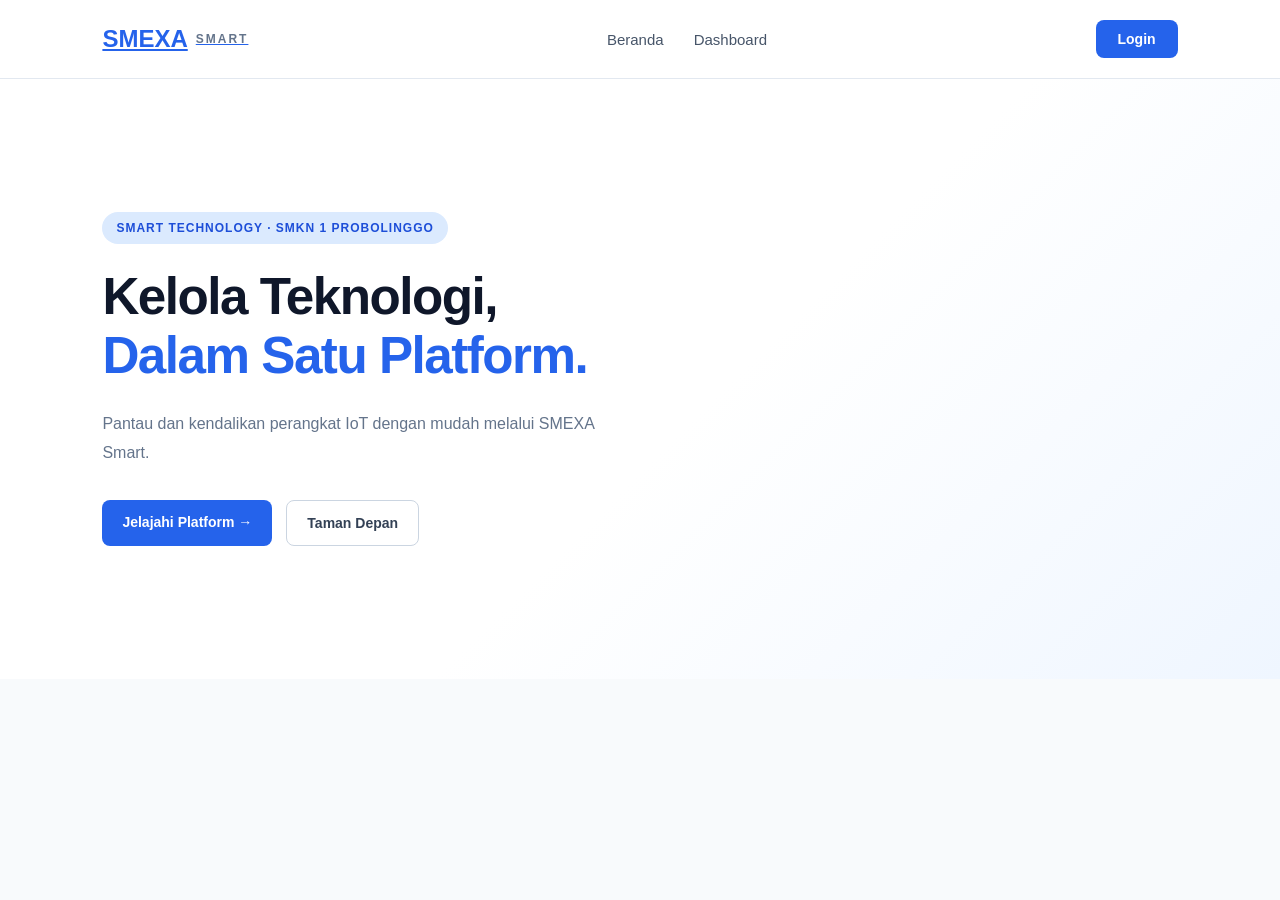
==== frontend/landing/index.html @ 9014a5a7 "menambahkan semua file" ====
<!DOCTYPE html>
<html lang="id">

<head>
    <meta charset="UTF-8">
    <meta name="viewport" content="width=device-width, initial-scale=1.0">

    <title>SMEXA Smart | Platform IoT</title>

    <link rel="stylesheet" href="style.css">
</head>

<body>

    <!-- Navbar -->
    <header class="navbar">
        <a href="index.html" class="logo">
            <span>SMEXA</span>
            <span class="logo-smart">SMART</span>

        <nav class="nav-menu">
            <a href="#home">Beranda</a>
            <a href="../dashboard/index.html">Dashboard</a>
        </nav>

            <a href="../login/" class="btn-login">Login</a>

    </header>


    <!-- Beranda -->
    <main>

        <section class="hero" id="home">

            <div class="hero-content">

                <span class="hero-label">
                    SMART TECHNOLOGY · SMKN 1 PROBOLINGGO
                </span>

                <h1>
                    Kelola Teknologi,
                    <span>Dalam Satu Platform.</span>
                </h1>

                <p>
                    Pantau dan kendalikan perangkat IoT
                    dengan mudah melalui SMEXA Smart.
                </p>

                <div class="hero-buttons">

                    <a href="../dashboard/index.html" class="btn-primary">
                        Jelajahi Platform →
                    </a>

                    <a href="../apps/taman-depan/index.html" class="btn-secondary">
                        Taman Depan
                    </a>

                </div>

            </div>

        </section>

    </main>

</body>

</html>
---- frontend/landing/style.css ----
* {
  margin: 0;
  padding: 0;
  box-sizing: border-box;
  }

body {
font-family: Arial, sans-serif;
background-color: #f8fafc;
color: #1e293b;
}

.navbar {
display: flex;
justify-content: space-between;
align-items: center;
padding: 20px 8%;
background-color: #ffffff;
border-bottom: 1px solid #e2e8f0;
}

.logo {
display: flex;
align-items: center;
gap: 8px;
font-size: 24px;
font-weight: bold;
color: #2563eb;
}

.logo-smart {
font-size: 12px;
letter-spacing: 2px;
color: #64748b;
}

.nav-menu {
display: flex;
align-items: center;
gap: 30px;
}

.nav-menu a {
text-decoration: none;
color: #475569;
font-size: 15px;
transition: color 0.3s;
}

.nav-menu a:hover {
color: #2563eb;
}

.btn-login {
text-decoration: none;
background-color: #2563eb;
color: #ffffff;
padding: 11px 22px;
border-radius: 8px;
font-size: 14px;
font-weight: bold;
transition: background-color 0.3s;
}

.btn-login:hover {
background-color: #1d4ed8;
}

/* HERO SECTION */
.hero {
display: grid;
grid-template-columns: 1fr 1fr;
align-items: center;
gap: 60px;
padding: 90px 8%;
min-height: 600px;
background: linear-gradient(135deg, #ffffff 55%, #eff6ff 100%);
}

.hero-content {
max-width: 580px;
}

.hero-label {
display: inline-block;
margin-bottom: 24px;
padding: 9px 14px;
border-radius: 30px;
background: #dbeafe;
color: #1d4ed8;
font-size: 12px;
font-weight: bold;
letter-spacing: 1px;
}

.hero-content h1 {
margin-bottom: 24px;
color: #0f172a;
font-size: clamp(36px, 4vw, 56px);
line-height: 1.15;
letter-spacing: -1.5px;
}

.hero-content h1 span {
display: block;
color: #2563eb;
}

.hero-content > p {
max-width: 500px;
margin-bottom: 32px;
color: #64748b;
font-size: 16px;
line-height: 1.8;
}

.hero-buttons {
display: flex;
flex-wrap: wrap;
gap: 14px;
}

.btn-primary,
.btn-secondary {
display: inline-block;
padding: 14px 20px;
border-radius: 8px;
text-decoration: none;
font-size: 14px;
font-weight: bold;
transition: 0.3s;
}

.btn-primary {
background: #2563eb;
color: #ffffff;
}

.btn-primary:hover {
background: #1d4ed8;
transform: translateY(-2px);
}

.btn-secondary {
border: 1px solid #cbd5e1;
color: #334155;
background: #ffffff;
}

.btn-secondary:hover {
border-color: #2563eb;
color: #2563eb;
}

/* ILUSTRASI DASHBOARD */
.hero-visual {
display: flex;
justify-content: center;
}

.visual-card {
width: 100%;
max-width: 440px;
padding: 30px;
border: 1px solid #e2e8f0;
border-radius: 20px;
background: #ffffff;
box-shadow: 0 24px 60px rgba(37, 99, 235, 0.10);
}

.visual-header {
display: flex;
justify-content: space-between;
align-items: center;
gap: 12px;
}

.visual-subtitle {
color: #64748b;
font-size: 10px;
font-weight: bold;
letter-spacing: 1.5px;
}

.visual-header h3 {
margin-top: 6px;
color: #0f172a;
}

.status-badge {
padding: 7px 9px;
border-radius: 20px;
background: #dcfce7;
color: #15803d;
font-size: 10px;
white-space: nowrap;
}

.visual-icon {
display: grid;
place-items: center;
width: 64px;
height: 64px;
margin-top: 36px;
border-radius: 16px;
background: #dbeafe;
color: #2563eb;
font-size: 36px;
}

.visual-card > h3 {
margin-top: 22px;
color: #0f172a;
}

.visual-card > p {
margin-top: 8px;
color: #64748b;
font-size: 14px;
line-height: 1.6;
}

.visual-footer {
display: flex;
flex-wrap: wrap;
gap: 8px;
margin-top: 28px;
padding-top: 20px;
border-top: 1px solid #e2e8f0;
}

.visual-footer span {
padding: 8px 10px;
border-radius: 6px;
background: #f1f5f9;
color: #475569;
font-size: 11px;
}
/* RESPONSIVE TABLET DAN HP */
@media (max-width: 768px) {


/* Navbar */
.navbar {
    padding: 18px 5%;
    flex-wrap: wrap;
    gap: 18px;
}

.logo {
    font-size: 21px;
}

.nav-menu {
    order: 3;
    width: 100%;
    justify-content: center;
    flex-wrap: wrap;
    gap: 20px;
}

.btn-login {
    margin-left: auto;
}

/* Hero Section */
.hero {
    grid-template-columns: 1fr;
    gap: 40px;
    padding: 60px 5%;
    min-height: auto;
}

.hero-content {
    max-width: 100%;
}

.hero-content h1 {
    font-size: clamp(34px, 7vw, 46px);
}

.hero-visual {
    width: 100%;
}

.visual-card {
    max-width: 100%;
}


/* HP KECIL */
@media (max-width: 480px) {

.nav-menu {
    gap: 14px;
}

.nav-menu a {
    font-size: 13px;
}

.hero {
    padding: 45px 5%;
}

.hero-label {
    font-size: 10px;
    letter-spacing: 0.5px;
}

.hero-content h1 {
    font-size: 34px;
    letter-spacing: -1px;
}

.hero-content > p {
    font-size: 14px;
}

.hero-buttons {
    flex-direction: column;
}

.btn-primary,
.btn-secondary {
    text-align: center;
}

.visual-card {
    padding: 22px;
}

.status-badge {
    font-size: 9px;
}

.visual-icon {
    width: 52px;
    height: 52px;
    font-size: 28px;
}

}}

/* SECTION FITUR */
.fitur {
padding: 90px 8%;
background-color: #ffffff;
}

.section-heading {
max-width: 680px;
margin: 0 auto 50px;
text-align: center;
}

.section-label {
display: inline-block;
margin-bottom: 15px;
color: #2563eb;
font-size: 12px;
font-weight: bold;
letter-spacing: 2px;
}

.section-heading h2 {
margin-bottom: 18px;
color: #1e293b;
font-size: clamp(30px, 4vw, 42px);
line-height: 1.25;
}

.section-heading h2 span {
color: #2563eb;
}

.section-heading p {
color: #64748b;
font-size: 15px;
line-height: 1.8;
}

.fitur-container {
display: grid;
grid-template-columns: repeat(3, 1fr);
gap: 24px;
}

.fitur-card {
padding: 30px;
background-color: #ffffff;
border: 1px solid #e2e8f0;
border-radius: 16px;
transition: transform 0.3s ease, box-shadow 0.3s ease;
}

.fitur-card:hover {
transform: translateY(-5px);
box-shadow: 0 12px 30px rgba(37, 99, 235, 0.08);
}

.fitur-icon {
display: flex;
align-items: center;
justify-content: center;
width: 50px;
height: 50px;
margin-bottom: 22px;
color: #2563eb;
background-color: #eff6ff;
border-radius: 12px;
font-size: 25px;
}

.fitur-card h3 {
margin-bottom: 12px;
color: #1e293b;
font-size: 19px;
}

.fitur-card p {
color: #64748b;
font-size: 14px;
line-height: 1.8;
}

/* RESPONSIVE SECTION FITUR */
@media (max-width: 768px) {
.fitur {
padding: 65px 5%;
}


.fitur-container {
    grid-template-columns: 1fr;
    gap: 18px;
}

.fitur-card {
    padding: 25px;
}


}
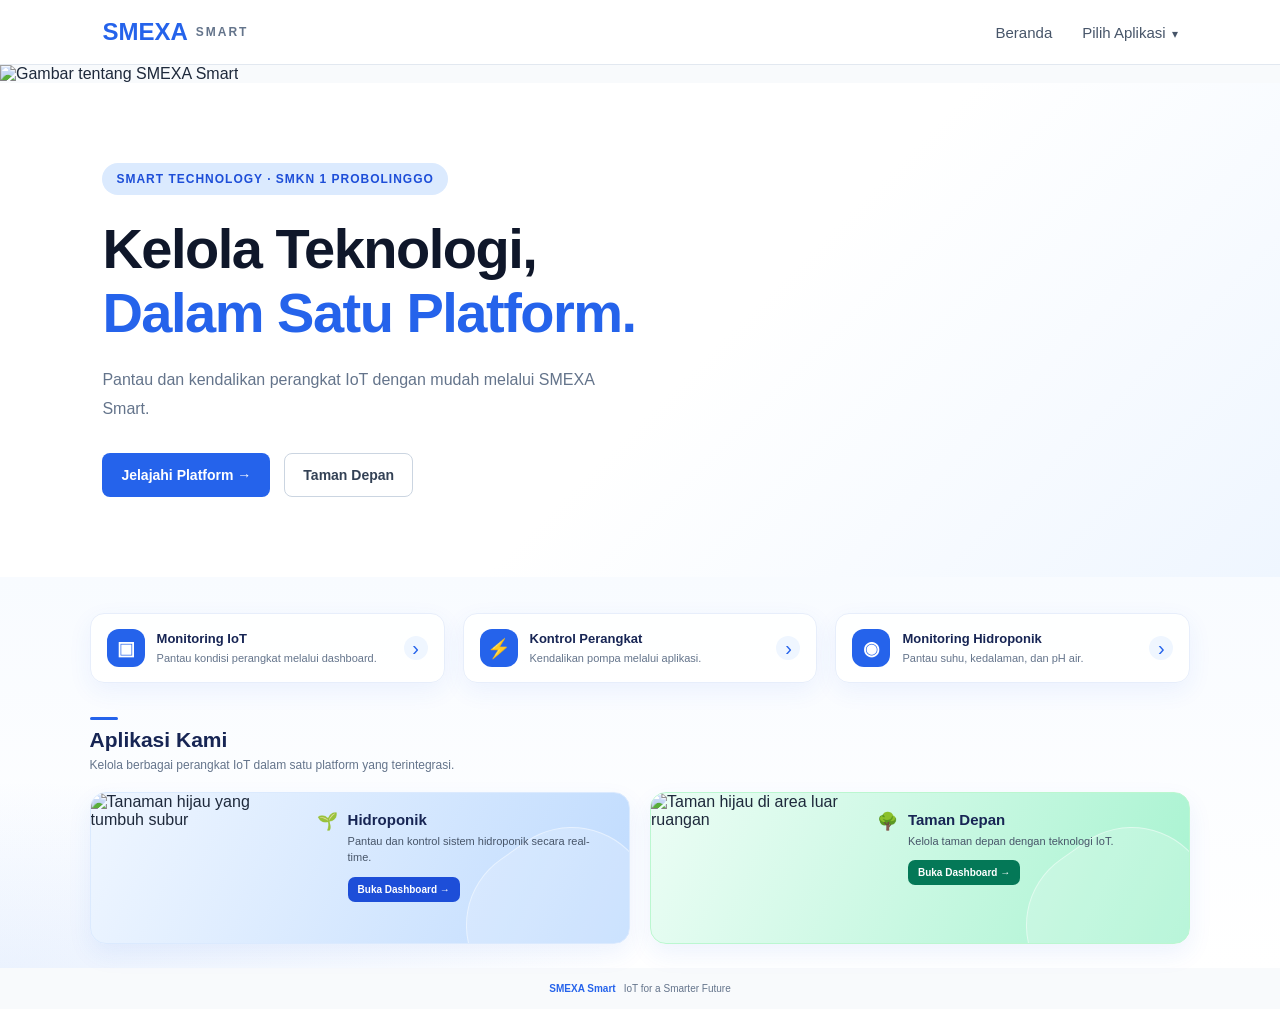
==== commit ec74fe41: "memperbaiki file" ====
--- a/frontend/landing/index.html
+++ b/frontend/landing/index.html
@@ -7,7 +7,7 @@
 
     <title>SMEXA Smart | Platform IoT</title>
 
-    <link rel="stylesheet" href="style.css">
+    <link rel="stylesheet" href="style.css?v=2">
 </head>
 
 <body>
@@ -17,15 +17,22 @@
         <a href="index.html" class="logo">
             <span>SMEXA</span>
             <span class="logo-smart">SMART</span>
+        </a>
 
-        <nav class="nav-menu">
+        <nav class="nav-menu" aria-label="Navigasi utama">
             <a href="#home">Beranda</a>
-            <a href="../dashboard/index.html">Dashboard</a>
+            <details class="nav-apps">
+                <summary>Pilih Aplikasi</summary>
+                <div class="nav-app-options">
+                    <a href="../apps/Hidroponik/index.html">Hidroponik</a>
+                    <a href="../apps/taman-depan/index.html">Taman Depan</a>
+                </div>
+            </details>
         </nav>
 
-            <a href="../login/" class="btn-login">Login</a>
+    </header>
 
-    </header>
+    <img class="banner-about" src="" alt="Gambar tentang SMEXA Smart">
 
 
     <!-- Beranda -->
@@ -65,7 +72,89 @@
 
         </section>
 
+        <section class="overview" aria-label="Fitur dan aplikasi SMEXA Smart">
+            <div class="feature-list">
+                <article class="feature-item">
+                    <span class="feature-icon" aria-hidden="true">▣</span>
+                    <div>
+                        <h2>Monitoring IoT</h2>
+                        <p>Pantau kondisi perangkat melalui dashboard.</p>
+                    </div>
+                    <span class="feature-arrow" aria-hidden="true">›</span>
+                </article>
+
+                <article class="feature-item">
+                    <span class="feature-icon" aria-hidden="true">⚡</span>
+                    <div>
+                        <h2>Kontrol Perangkat</h2>
+                        <p>Kendalikan pompa melalui aplikasi.</p>
+                    </div>
+                    <span class="feature-arrow" aria-hidden="true">›</span>
+                </article>
+
+                <article class="feature-item">
+                    <span class="feature-icon" aria-hidden="true">◉</span>
+                    <div>
+                        <h2>Monitoring Hidroponik</h2>
+                        <p>Pantau suhu, kedalaman, dan pH air.</p>
+                    </div>
+                    <span class="feature-arrow" aria-hidden="true">›</span>
+                </article>
+            </div>
+
+            <div class="applications" id="aplikasi">
+                <div class="applications-heading">
+                    <span class="section-accent" aria-hidden="true"></span>
+                    <h2>Aplikasi Kami</h2>
+                    <p>Kelola berbagai perangkat IoT dalam satu platform yang terintegrasi.</p>
+                </div>
+
+                <div class="application-list">
+                    <article class="application-card hydroponic-card">
+                        <img
+                            src="https://images.unsplash.com/photo-1416879595882-3373a0480b5b?auto=format&amp;fit=crop&amp;w=900&amp;q=85"
+                            alt="Tanaman hijau yang tumbuh subur"
+                            loading="lazy"
+                        >
+                        <div class="application-info">
+                            <span class="application-emoji" aria-hidden="true">🌱</span>
+                            <div>
+                                <h3>Hidroponik</h3>
+                                <p>Pantau dan kontrol sistem hidroponik secara real-time.</p>
+                                <a href="../apps/Hidroponik/index.html">
+                                    Buka Dashboard <span aria-hidden="true">→</span>
+                                </a>
+                            </div>
+                        </div>
+                    </article>
+
+                    <article class="application-card garden-card">
+                        <img
+                            src="https://images.unsplash.com/photo-1585320806297-9794b3e4eeae?auto=format&amp;fit=crop&amp;w=900&amp;q=85"
+                            alt="Taman hijau di area luar ruangan"
+                            loading="lazy"
+                        >
+                        <div class="application-info">
+                            <span class="application-emoji" aria-hidden="true">🌳</span>
+                            <div>
+                                <h3>Taman Depan</h3>
+                                <p>Kelola taman depan dengan teknologi IoT.</p>
+                                <a href="../apps/taman-depan/index.html">
+                                    Buka Dashboard <span aria-hidden="true">→</span>
+                                </a>
+                            </div>
+                        </div>
+                    </article>
+                </div>
+            </div>
+        </section>
+
     </main>
+
+    <footer class="landing-footer">
+        <span>SMEXA Smart</span>
+        <span>IoT for a Smarter Future</span>
+    </footer>
 
 </body>
 
--- a/frontend/landing/style.css
+++ b/frontend/landing/style.css
@@ -1,446 +1,488 @@
-
-
 * {
-  margin: 0;
-  padding: 0;
-  box-sizing: border-box;
-  }
+    box-sizing: border-box;
+    margin: 0;
+    padding: 0;
+}
 
 body {
-font-family: Arial, sans-serif;
-background-color: #f8fafc;
-color: #1e293b;
+    min-width: 320px;
+    background: #f8fafc;
+    color: #1e293b;
+    font-family: Arial, sans-serif;
 }
 
 .navbar {
-display: flex;
-justify-content: space-between;
-align-items: center;
-padding: 20px 8%;
-background-color: #ffffff;
-border-bottom: 1px solid #e2e8f0;
+    display: flex;
+    align-items: center;
+    justify-content: space-between;
+    padding: 18px 8%;
+    border-bottom: 1px solid #e2e8f0;
+    background: #fff;
 }
 
 .logo {
-display: flex;
-align-items: center;
-gap: 8px;
-font-size: 24px;
-font-weight: bold;
-color: #2563eb;
+    display: inline-flex;
+    align-items: center;
+    gap: 8px;
+    color: #2563eb;
+    font-size: 24px;
+    font-weight: 700;
+    text-decoration: none;
 }
 
 .logo-smart {
-font-size: 12px;
-letter-spacing: 2px;
-color: #64748b;
+    color: #64748b;
+    font-size: 12px;
+    letter-spacing: 2px;
 }
 
 .nav-menu {
-display: flex;
-align-items: center;
-gap: 30px;
+    display: flex;
+    align-items: center;
+    gap: 30px;
 }
 
 .nav-menu a {
-text-decoration: none;
-color: #475569;
-font-size: 15px;
-transition: color 0.3s;
+    color: #475569;
+    font-size: 15px;
+    text-decoration: none;
+    transition: color 0.2s ease;
 }
 
 .nav-menu a:hover {
-color: #2563eb;
-}
-
-.btn-login {
-text-decoration: none;
-background-color: #2563eb;
-color: #ffffff;
-padding: 11px 22px;
-border-radius: 8px;
-font-size: 14px;
-font-weight: bold;
-transition: background-color 0.3s;
-}
-
-.btn-login:hover {
-background-color: #1d4ed8;
-}
-
-/* HERO SECTION */
+    color: #2563eb;
+}
+
+.nav-apps {
+    position: relative;
+}
+
+.nav-apps summary {
+    color: #475569;
+    cursor: pointer;
+    font-size: 15px;
+    list-style: none;
+}
+
+.nav-apps summary::-webkit-details-marker {
+    display: none;
+}
+
+.nav-apps summary::after {
+    content: "▾";
+    margin-left: 6px;
+    font-size: 12px;
+}
+
+.nav-apps summary:hover {
+    color: #2563eb;
+}
+
+.nav-app-options {
+    position: absolute;
+    top: calc(100% + 10px);
+    right: 0;
+    z-index: 10;
+    min-width: 180px;
+    padding: 6px;
+    border: 1px solid #e2e8f0;
+    border-radius: 6px;
+    background: #fff;
+    box-shadow: 0 8px 20px rgba(15, 23, 42, 0.12);
+}
+
+.nav-app-options a {
+    display: block;
+    padding: 9px 12px;
+    border-radius: 4px;
+    white-space: nowrap;
+}
+
+.nav-app-options a:hover {
+    background: #eff6ff;
+}
+
 .hero {
-display: grid;
-grid-template-columns: 1fr 1fr;
-align-items: center;
-gap: 60px;
-padding: 90px 8%;
-min-height: 600px;
-background: linear-gradient(135deg, #ffffff 55%, #eff6ff 100%);
+    display: flex;
+    min-height: 480px;
+    align-items: center;
+    padding: 80px 8%;
+    background: linear-gradient(135deg, #fff 55%, #eff6ff);
 }
 
 .hero-content {
-max-width: 580px;
+    max-width: 720px;
 }
 
 .hero-label {
-display: inline-block;
-margin-bottom: 24px;
-padding: 9px 14px;
-border-radius: 30px;
-background: #dbeafe;
-color: #1d4ed8;
-font-size: 12px;
-font-weight: bold;
-letter-spacing: 1px;
+    display: inline-block;
+    margin-bottom: 22px;
+    padding: 9px 14px;
+    border-radius: 30px;
+    background: #dbeafe;
+    color: #1d4ed8;
+    font-size: 12px;
+    font-weight: 700;
+    letter-spacing: 1px;
 }
 
 .hero-content h1 {
-margin-bottom: 24px;
-color: #0f172a;
-font-size: clamp(36px, 4vw, 56px);
-line-height: 1.15;
-letter-spacing: -1.5px;
+    margin-bottom: 20px;
+    color: #0f172a;
+    font-size: clamp(36px, 5vw, 56px);
+    letter-spacing: -1.5px;
+    line-height: 1.15;
 }
 
 .hero-content h1 span {
-display: block;
-color: #2563eb;
+    display: block;
+    color: #2563eb;
 }
 
 .hero-content > p {
-max-width: 500px;
-margin-bottom: 32px;
-color: #64748b;
-font-size: 16px;
-line-height: 1.8;
+    max-width: 500px;
+    margin-bottom: 30px;
+    color: #64748b;
+    font-size: 16px;
+    line-height: 1.8;
 }
 
 .hero-buttons {
-display: flex;
-flex-wrap: wrap;
-gap: 14px;
+    display: flex;
+    flex-wrap: wrap;
+    gap: 14px;
 }
 
 .btn-primary,
 .btn-secondary {
-display: inline-block;
-padding: 14px 20px;
-border-radius: 8px;
-text-decoration: none;
-font-size: 14px;
-font-weight: bold;
-transition: 0.3s;
+    display: inline-block;
+    padding: 13px 18px;
+    border: 1px solid transparent;
+    border-radius: 8px;
+    font-size: 14px;
+    font-weight: 700;
+    text-decoration: none;
+    transition: background-color 0.2s ease, color 0.2s ease, transform 0.2s ease;
 }
 
 .btn-primary {
-background: #2563eb;
-color: #ffffff;
+    background: #2563eb;
+    color: #fff;
 }
 
 .btn-primary:hover {
-background: #1d4ed8;
-transform: translateY(-2px);
+    background: #1d4ed8;
+    transform: translateY(-2px);
 }
 
 .btn-secondary {
-border: 1px solid #cbd5e1;
-color: #334155;
-background: #ffffff;
+    border-color: #cbd5e1;
+    background: #fff;
+    color: #334155;
 }
 
 .btn-secondary:hover {
-border-color: #2563eb;
-color: #2563eb;
-}
-
-/* ILUSTRASI DASHBOARD */
-.hero-visual {
-display: flex;
-justify-content: center;
-}
-
-.visual-card {
-width: 100%;
-max-width: 440px;
-padding: 30px;
-border: 1px solid #e2e8f0;
-border-radius: 20px;
-background: #ffffff;
-box-shadow: 0 24px 60px rgba(37, 99, 235, 0.10);
-}
-
-.visual-header {
-display: flex;
-justify-content: space-between;
-align-items: center;
-gap: 12px;
-}
-
-.visual-subtitle {
-color: #64748b;
-font-size: 10px;
-font-weight: bold;
-letter-spacing: 1.5px;
-}
-
-.visual-header h3 {
-margin-top: 6px;
-color: #0f172a;
-}
-
-.status-badge {
-padding: 7px 9px;
-border-radius: 20px;
-background: #dcfce7;
-color: #15803d;
-font-size: 10px;
-white-space: nowrap;
-}
-
-.visual-icon {
-display: grid;
-place-items: center;
-width: 64px;
-height: 64px;
-margin-top: 36px;
-border-radius: 16px;
-background: #dbeafe;
-color: #2563eb;
-font-size: 36px;
-}
-
-.visual-card > h3 {
-margin-top: 22px;
-color: #0f172a;
-}
-
-.visual-card > p {
-margin-top: 8px;
-color: #64748b;
-font-size: 14px;
-line-height: 1.6;
-}
-
-.visual-footer {
-display: flex;
-flex-wrap: wrap;
-gap: 8px;
-margin-top: 28px;
-padding-top: 20px;
-border-top: 1px solid #e2e8f0;
-}
-
-.visual-footer span {
-padding: 8px 10px;
-border-radius: 6px;
-background: #f1f5f9;
-color: #475569;
-font-size: 11px;
-}
-/* RESPONSIVE TABLET DAN HP */
+    border-color: #2563eb;
+    color: #2563eb;
+}
+
+.overview {
+    padding: 36px 7% 24px;
+    background:
+        radial-gradient(ellipse at 0% 100%, rgba(59, 130, 246, 0.1), transparent 34%),
+        linear-gradient(180deg, #f8fbff, #fff);
+}
+
+.feature-list,
+.applications {
+    max-width: 1200px;
+    margin-right: auto;
+    margin-left: auto;
+}
+
+.feature-list {
+    display: grid;
+    grid-template-columns: repeat(3, minmax(0, 1fr));
+    gap: 18px;
+    margin-bottom: 34px;
+}
+
+.feature-item {
+    display: flex;
+    min-width: 0;
+    align-items: center;
+    gap: 12px;
+    padding: 15px 16px;
+    border: 1px solid #e7eefb;
+    border-radius: 14px;
+    background: rgba(255, 255, 255, 0.92);
+    box-shadow: 0 8px 24px rgba(37, 99, 235, 0.07);
+}
+
+.feature-icon {
+    display: grid;
+    width: 38px;
+    height: 38px;
+    flex: 0 0 38px;
+    place-items: center;
+    border-radius: 12px;
+    background: #2563eb;
+    color: #fff;
+    font-size: 19px;
+    font-weight: 700;
+}
+
+.feature-item h2 {
+    margin-bottom: 4px;
+    color: #172554;
+    font-size: 13px;
+}
+
+.feature-item p {
+    color: #64748b;
+    font-size: 11px;
+    line-height: 1.5;
+}
+
+.feature-arrow {
+    display: grid;
+    width: 24px;
+    height: 24px;
+    flex: 0 0 24px;
+    place-items: center;
+    margin-left: auto;
+    border-radius: 50%;
+    background: #eff6ff;
+    color: #2563eb;
+    font-size: 20px;
+}
+
+.applications-heading {
+    margin-bottom: 16px;
+}
+
+.section-accent {
+    display: block;
+    width: 28px;
+    height: 3px;
+    margin-bottom: 8px;
+    border-radius: 4px;
+    background: #2563eb;
+}
+
+.applications-heading h2 {
+    margin-bottom: 4px;
+    color: #172554;
+    font-size: 21px;
+}
+
+.applications-heading p {
+    color: #64748b;
+    font-size: 12px;
+    line-height: 1.6;
+}
+
+.application-list {
+    display: grid;
+    grid-template-columns: repeat(2, minmax(0, 1fr));
+    gap: 20px;
+}
+
+.application-card {
+    position: relative;
+    display: flex;
+    min-height: 150px;
+    overflow: hidden;
+    border: 1px solid #dbeafe;
+    border-radius: 16px;
+    background: linear-gradient(115deg, #eff6ff, #bfdbfe);
+    box-shadow: 0 10px 24px rgba(37, 99, 235, 0.08);
+}
+
+.application-card::after {
+    position: absolute;
+    right: -35px;
+    bottom: -82px;
+    width: 190px;
+    height: 190px;
+    border: 1px solid rgba(255, 255, 255, 0.45);
+    border-radius: 42%;
+    background: rgba(255, 255, 255, 0.2);
+    content: "";
+    pointer-events: none;
+    transform: rotate(-35deg);
+}
+
+.application-card > img {
+    width: 39%;
+    min-height: 150px;
+    flex: 0 0 39%;
+    object-fit: cover;
+}
+
+.application-info {
+    position: relative;
+    z-index: 1;
+    display: flex;
+    align-items: flex-start;
+    gap: 10px;
+    padding: 18px 16px;
+}
+
+.application-emoji {
+    font-size: 17px;
+}
+
+.application-info h3 {
+    margin-bottom: 5px;
+    color: #172554;
+    font-size: 15px;
+}
+
+.application-info p {
+    max-width: 260px;
+    margin-bottom: 11px;
+    color: #475569;
+    font-size: 11px;
+    line-height: 1.5;
+}
+
+.application-info a {
+    display: inline-block;
+    padding: 7px 10px;
+    border-radius: 7px;
+    background: #1d4ed8;
+    color: #fff;
+    font-size: 10px;
+    font-weight: 700;
+    text-decoration: none;
+    transition: background-color 0.2s ease, transform 0.2s ease;
+}
+
+.application-info a:hover {
+    background: #1e40af;
+    transform: translateY(-1px);
+}
+
+.garden-card {
+    border-color: #bbf7d0;
+    background: linear-gradient(115deg, #ecfdf5, #a7f3d0);
+}
+
+.garden-card .application-info a {
+    background: #047857;
+}
+
+.garden-card .application-info a:hover {
+    background: #065f46;
+}
+
+.landing-footer {
+    display: flex;
+    justify-content: center;
+    gap: 8px;
+    padding: 15px 5%;
+    color: #64748b;
+    font-size: 10px;
+}
+
+.landing-footer span:first-child {
+    color: #2563eb;
+    font-weight: 700;
+}
+
 @media (max-width: 768px) {
-
-
-/* Navbar */
-.navbar {
-    padding: 18px 5%;
-    flex-wrap: wrap;
-    gap: 18px;
-}
-
-.logo {
-    font-size: 21px;
-}
-
-.nav-menu {
-    order: 3;
-    width: 100%;
-    justify-content: center;
-    flex-wrap: wrap;
-    gap: 20px;
-}
-
-.btn-login {
-    margin-left: auto;
-}
-
-/* Hero Section */
-.hero {
-    grid-template-columns: 1fr;
-    gap: 40px;
-    padding: 60px 5%;
-    min-height: auto;
-}
-
-.hero-content {
-    max-width: 100%;
-}
-
-.hero-content h1 {
-    font-size: clamp(34px, 7vw, 46px);
-}
-
-.hero-visual {
-    width: 100%;
-}
-
-.visual-card {
-    max-width: 100%;
-}
-
-
-/* HP KECIL */
+    .navbar {
+        padding: 16px 5%;
+    }
+
+    .hero {
+        min-height: auto;
+        padding: 64px 5%;
+    }
+
+    .overview {
+        padding: 30px 5% 18px;
+    }
+
+    .feature-list {
+        grid-template-columns: 1fr;
+        gap: 10px;
+        margin-bottom: 28px;
+    }
+
+    .application-list {
+        grid-template-columns: 1fr;
+    }
+}
+
 @media (max-width: 480px) {
-
-.nav-menu {
-    gap: 14px;
-}
-
-.nav-menu a {
-    font-size: 13px;
-}
-
-.hero {
-    padding: 45px 5%;
-}
-
-.hero-label {
-    font-size: 10px;
-    letter-spacing: 0.5px;
-}
-
-.hero-content h1 {
-    font-size: 34px;
-    letter-spacing: -1px;
-}
-
-.hero-content > p {
-    font-size: 14px;
-}
-
-.hero-buttons {
-    flex-direction: column;
-}
-
-.btn-primary,
-.btn-secondary {
-    text-align: center;
-}
-
-.visual-card {
-    padding: 22px;
-}
-
-.status-badge {
-    font-size: 9px;
-}
-
-.visual-icon {
-    width: 52px;
-    height: 52px;
-    font-size: 28px;
-}
-
-}}
-
-/* SECTION FITUR */
-.fitur {
-padding: 90px 8%;
-background-color: #ffffff;
-}
-
-.section-heading {
-max-width: 680px;
-margin: 0 auto 50px;
-text-align: center;
-}
-
-.section-label {
-display: inline-block;
-margin-bottom: 15px;
-color: #2563eb;
-font-size: 12px;
-font-weight: bold;
-letter-spacing: 2px;
-}
-
-.section-heading h2 {
-margin-bottom: 18px;
-color: #1e293b;
-font-size: clamp(30px, 4vw, 42px);
-line-height: 1.25;
-}
-
-.section-heading h2 span {
-color: #2563eb;
-}
-
-.section-heading p {
-color: #64748b;
-font-size: 15px;
-line-height: 1.8;
-}
-
-.fitur-container {
-display: grid;
-grid-template-columns: repeat(3, 1fr);
-gap: 24px;
-}
-
-.fitur-card {
-padding: 30px;
-background-color: #ffffff;
-border: 1px solid #e2e8f0;
-border-radius: 16px;
-transition: transform 0.3s ease, box-shadow 0.3s ease;
-}
-
-.fitur-card:hover {
-transform: translateY(-5px);
-box-shadow: 0 12px 30px rgba(37, 99, 235, 0.08);
-}
-
-.fitur-icon {
-display: flex;
-align-items: center;
-justify-content: center;
-width: 50px;
-height: 50px;
-margin-bottom: 22px;
-color: #2563eb;
-background-color: #eff6ff;
-border-radius: 12px;
-font-size: 25px;
-}
-
-.fitur-card h3 {
-margin-bottom: 12px;
-color: #1e293b;
-font-size: 19px;
-}
-
-.fitur-card p {
-color: #64748b;
-font-size: 14px;
-line-height: 1.8;
-}
-
-/* RESPONSIVE SECTION FITUR */
-@media (max-width: 768px) {
-.fitur {
-padding: 65px 5%;
-}
-
-
-.fitur-container {
-    grid-template-columns: 1fr;
-    gap: 18px;
-}
-
-.fitur-card {
-    padding: 25px;
-}
-
-
-}
+    .navbar {
+        align-items: flex-start;
+        flex-direction: column;
+        gap: 14px;
+    }
+
+    .logo {
+        font-size: 21px;
+    }
+
+    .nav-menu {
+        gap: 20px;
+    }
+
+    .nav-menu a {
+        font-size: 14px;
+    }
+
+    .hero {
+        padding: 48px 5%;
+    }
+
+    .hero-label {
+        margin-bottom: 18px;
+        font-size: 10px;
+        letter-spacing: 0.5px;
+    }
+
+    .hero-content h1 {
+        font-size: 36px;
+        letter-spacing: -1px;
+    }
+
+    .hero-content > p {
+        font-size: 14px;
+    }
+
+    .hero-buttons {
+        flex-direction: column;
+    }
+
+    .btn-primary,
+    .btn-secondary {
+        text-align: center;
+    }
+
+    .application-card,
+    .application-card > img {
+        min-height: 135px;
+    }
+
+    .application-card > img {
+        width: 35%;
+        flex-basis: 35%;
+    }
+
+    .application-info {
+        gap: 7px;
+        padding: 14px 10px;
+    }
+
+    .application-info h3 {
+        font-size: 13px;
+    }
+
+    .application-info p {
+        font-size: 10px;
+    }
+}
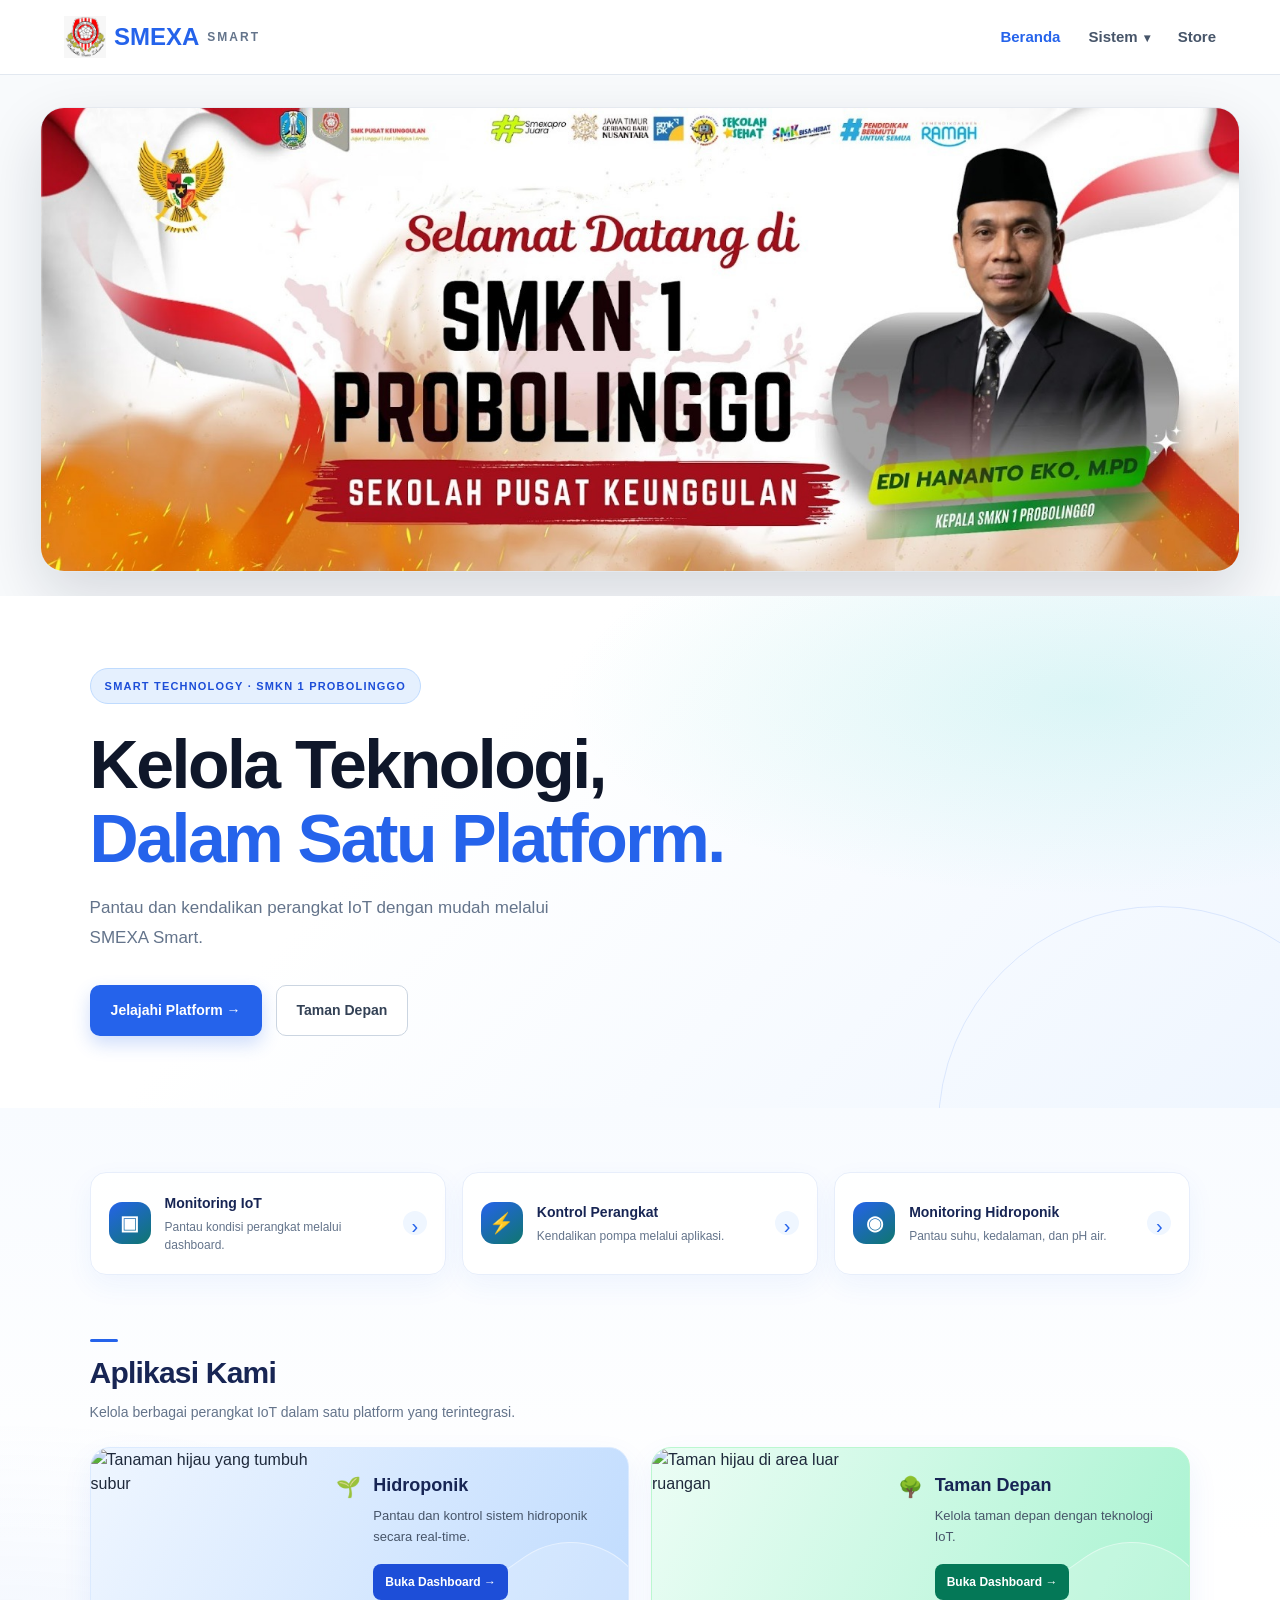
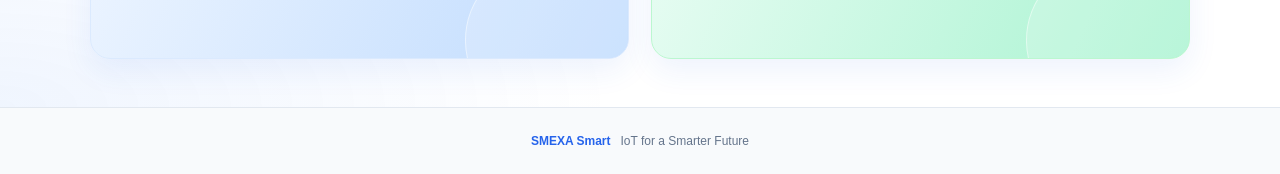
==== commit d4270e73: "memerbaki dan menambah file baru" ====
--- a/frontend/landing/index.html
+++ b/frontend/landing/index.html
@@ -7,32 +7,38 @@
 
     <title>SMEXA Smart | Platform IoT</title>
 
-    <link rel="stylesheet" href="style.css?v=2">
+    <link rel="stylesheet" href="style.css?v=4">
 </head>
 
 <body>
 
-    <!-- Navbar -->
     <header class="navbar">
-        <a href="index.html" class="logo">
+        <a href="index.html" class="logo" aria-label="SMEXA Smart, kembali ke Beranda">
+            <img
+                src="../../IMG/WhatsApp%20Image%202026-11-03%20at%2007.19.56.jpeg"
+                alt="Logo SMKN 1 Probolinggo"
+                class="logo-image"
+                width="42"
+                height="42"
+            >
             <span>SMEXA</span>
             <span class="logo-smart">SMART</span>
         </a>
-
         <nav class="nav-menu" aria-label="Navigasi utama">
-            <a href="#home">Beranda</a>
+            <a href="#home" aria-current="page">Beranda</a>
             <details class="nav-apps">
-                <summary>Pilih Aplikasi</summary>
+                <summary>Sistem</summary>
                 <div class="nav-app-options">
+                    <a href="../dashboard/index.html">Dashboard</a>
                     <a href="../apps/Hidroponik/index.html">Hidroponik</a>
                     <a href="../apps/taman-depan/index.html">Taman Depan</a>
                 </div>
             </details>
+            <a href="../../Store/index.html">Store</a>
         </nav>
-
     </header>
 
-    <img class="banner-about" src="" alt="Gambar tentang SMEXA Smart">
+    <img class="banner-about" src="../../IMG/Pasted%20Image.jpg" alt="Gambar tentang SMEXA Smart">
 
 
     <!-- Beranda -->
--- a/frontend/landing/style.css
+++ b/frontend/landing/style.css
@@ -9,15 +9,22 @@
     background: #f8fafc;
     color: #1e293b;
     font-family: Arial, sans-serif;
+    line-height: 1.5;
 }
 
 .navbar {
+    position: sticky;
+    top: 0;
+    z-index: 20;
     display: flex;
     align-items: center;
     justify-content: space-between;
-    padding: 18px 8%;
+    padding: 16px max(5%, calc((100% - 1200px) / 2));
     border-bottom: 1px solid #e2e8f0;
-    background: #fff;
+    background: rgba(255, 255, 255, 0.94);
+    backdrop-filter: blur(14px);
+    font-family: Arial, sans-serif;
+    line-height: 1.5;
 }
 
 .logo {
@@ -30,6 +37,15 @@
     text-decoration: none;
 }
 
+.logo-image {
+    display: block;
+    width: 42px;
+    height: 42px;
+    max-width: 42px;
+    flex: 0 0 42px;
+    object-fit: contain;
+}
+
 .logo-smart {
     color: #64748b;
     font-size: 12px;
@@ -39,17 +55,19 @@
 .nav-menu {
     display: flex;
     align-items: center;
-    gap: 30px;
+    gap: 28px;
 }
 
 .nav-menu a {
     color: #475569;
     font-size: 15px;
+    font-weight: 600;
     text-decoration: none;
     transition: color 0.2s ease;
 }
 
-.nav-menu a:hover {
+.nav-menu a:hover,
+.nav-menu > a[aria-current="page"] {
     color: #2563eb;
 }
 
@@ -61,6 +79,7 @@
     color: #475569;
     cursor: pointer;
     font-size: 15px;
+    font-weight: 600;
     list-style: none;
 }
 
@@ -83,55 +102,97 @@
     top: calc(100% + 10px);
     right: 0;
     z-index: 10;
-    min-width: 180px;
+    min-width: 190px;
     padding: 6px;
     border: 1px solid #e2e8f0;
-    border-radius: 6px;
+    border-radius: 12px;
     background: #fff;
-    box-shadow: 0 8px 20px rgba(15, 23, 42, 0.12);
+    box-shadow: 0 16px 36px rgba(15, 23, 42, 0.14);
 }
 
 .nav-app-options a {
     display: block;
-    padding: 9px 12px;
-    border-radius: 4px;
+    padding: 10px 12px;
+    border-radius: 8px;
     white-space: nowrap;
 }
 
-.nav-app-options a:hover {
+.nav-app-options a:hover,
+.nav-app-options a[aria-current="page"] {
     background: #eff6ff;
+    color: #2563eb;
+}
+
+.nav-menu a:focus-visible,
+.nav-apps summary:focus-visible,
+.btn-primary:focus-visible,
+.btn-secondary:focus-visible,
+.application-info a:focus-visible {
+    outline: 3px solid rgba(37, 99, 235, 0.45);
+    outline-offset: 3px;
+}
+
+.banner-about {
+    display: block;
+    width: min(1200px, calc(100% - 64px));
+    height: auto;
+    margin: 32px auto 0;
+    border: 1px solid rgba(148, 163, 184, 0.2);
+    border-radius: 24px;
+    box-shadow: 0 24px 60px rgba(15, 23, 42, 0.14);
+    object-fit: cover;
 }
 
 .hero {
-    display: flex;
-    min-height: 480px;
+    position: relative;
+    overflow: hidden;
+    display: flex;
+    min-height: 430px;
     align-items: center;
-    padding: 80px 8%;
-    background: linear-gradient(135deg, #fff 55%, #eff6ff);
+    margin-top: 24px;
+    padding: 72px max(7%, calc((100% - 1200px) / 2));
+    background:
+        radial-gradient(ellipse at 85% 20%, rgba(45, 212, 191, 0.14), transparent 34%),
+        linear-gradient(135deg, #fff 35%, #eff6ff 100%);
+}
+
+.hero::after {
+    position: absolute;
+    right: -100px;
+    bottom: -240px;
+    width: 440px;
+    height: 440px;
+    border: 1px solid rgba(37, 99, 235, 0.12);
+    border-radius: 50%;
+    content: "";
+    pointer-events: none;
 }
 
 .hero-content {
-    max-width: 720px;
+    position: relative;
+    z-index: 1;
+    max-width: 760px;
 }
 
 .hero-label {
     display: inline-block;
-    margin-bottom: 22px;
+    margin-bottom: 24px;
     padding: 9px 14px;
+    border: 1px solid #bfdbfe;
     border-radius: 30px;
-    background: #dbeafe;
+    background: rgba(219, 234, 254, 0.72);
     color: #1d4ed8;
-    font-size: 12px;
+    font-size: 11px;
     font-weight: 700;
-    letter-spacing: 1px;
+    letter-spacing: 1.2px;
 }
 
 .hero-content h1 {
-    margin-bottom: 20px;
+    margin-bottom: 18px;
     color: #0f172a;
-    font-size: clamp(36px, 5vw, 56px);
-    letter-spacing: -1.5px;
-    line-height: 1.15;
+    font-size: clamp(40px, 5.4vw, 68px);
+    letter-spacing: -2.5px;
+    line-height: 1.08;
 }
 
 .hero-content h1 span {
@@ -141,10 +202,10 @@
 
 .hero-content > p {
     max-width: 500px;
-    margin-bottom: 30px;
+    margin-bottom: 32px;
     color: #64748b;
-    font-size: 16px;
-    line-height: 1.8;
+    font-size: 17px;
+    line-height: 1.75;
 }
 
 .hero-buttons {
@@ -156,22 +217,24 @@
 .btn-primary,
 .btn-secondary {
     display: inline-block;
-    padding: 13px 18px;
+    padding: 14px 20px;
     border: 1px solid transparent;
-    border-radius: 8px;
+    border-radius: 10px;
     font-size: 14px;
     font-weight: 700;
     text-decoration: none;
-    transition: background-color 0.2s ease, color 0.2s ease, transform 0.2s ease;
+    transition: background-color 0.2s ease, border-color 0.2s ease, color 0.2s ease, box-shadow 0.2s ease, transform 0.2s ease;
 }
 
 .btn-primary {
     background: #2563eb;
     color: #fff;
+    box-shadow: 0 8px 18px rgba(37, 99, 235, 0.22);
 }
 
 .btn-primary:hover {
     background: #1d4ed8;
+    box-shadow: 0 12px 24px rgba(37, 99, 235, 0.28);
     transform: translateY(-2px);
 }
 
@@ -187,10 +250,10 @@
 }
 
 .overview {
-    padding: 36px 7% 24px;
+    padding: 64px 7% 48px;
     background:
-        radial-gradient(ellipse at 0% 100%, rgba(59, 130, 246, 0.1), transparent 34%),
-        linear-gradient(180deg, #f8fbff, #fff);
+        radial-gradient(ellipse at 0% 100%, rgba(59, 130, 246, 0.08), transparent 34%),
+        linear-gradient(180deg, #f8fbff, #fff 72%);
 }
 
 .feature-list,
@@ -203,44 +266,51 @@
 .feature-list {
     display: grid;
     grid-template-columns: repeat(3, minmax(0, 1fr));
-    gap: 18px;
-    margin-bottom: 34px;
+    gap: 16px;
+    margin-bottom: 64px;
 }
 
 .feature-item {
     display: flex;
     min-width: 0;
     align-items: center;
-    gap: 12px;
-    padding: 15px 16px;
+    gap: 14px;
+    padding: 20px 18px;
     border: 1px solid #e7eefb;
-    border-radius: 14px;
+    border-radius: 16px;
     background: rgba(255, 255, 255, 0.92);
-    box-shadow: 0 8px 24px rgba(37, 99, 235, 0.07);
+    box-shadow: 0 10px 28px rgba(37, 99, 235, 0.06);
+    transition: border-color 0.2s ease, box-shadow 0.2s ease, transform 0.2s ease;
+}
+
+.feature-item:hover {
+    border-color: #bfdbfe;
+    box-shadow: 0 16px 34px rgba(37, 99, 235, 0.11);
+    transform: translateY(-3px);
 }
 
 .feature-icon {
     display: grid;
-    width: 38px;
-    height: 38px;
-    flex: 0 0 38px;
+    width: 42px;
+    height: 42px;
+    flex: 0 0 42px;
     place-items: center;
-    border-radius: 12px;
-    background: #2563eb;
+    border-radius: 13px;
+    background: linear-gradient(145deg, #2563eb, #0f766e);
     color: #fff;
-    font-size: 19px;
+    font-size: 20px;
     font-weight: 700;
 }
 
 .feature-item h2 {
     margin-bottom: 4px;
     color: #172554;
-    font-size: 13px;
+    font-size: 14px;
 }
 
 .feature-item p {
     color: #64748b;
-    font-size: 11px;
+    font-size: 12px;
     line-height: 1.5;
 }
 
@@ -258,7 +328,7 @@
 }
 
 .applications-heading {
-    margin-bottom: 16px;
+    margin-bottom: 24px;
 }
 
 .section-accent {
@@ -271,32 +341,39 @@
 }
 
 .applications-heading h2 {
-    margin-bottom: 4px;
+    margin-bottom: 6px;
     color: #172554;
-    font-size: 21px;
+    font-size: clamp(24px, 3vw, 30px);
+    letter-spacing: -0.8px;
 }
 
 .applications-heading p {
     color: #64748b;
-    font-size: 12px;
+    font-size: 14px;
     line-height: 1.6;
 }
 
 .application-list {
     display: grid;
     grid-template-columns: repeat(2, minmax(0, 1fr));
-    gap: 20px;
+    gap: 22px;
 }
 
 .application-card {
     position: relative;
     display: flex;
-    min-height: 150px;
+    min-height: 210px;
     overflow: hidden;
     border: 1px solid #dbeafe;
-    border-radius: 16px;
+    border-radius: 20px;
     background: linear-gradient(115deg, #eff6ff, #bfdbfe);
-    box-shadow: 0 10px 24px rgba(37, 99, 235, 0.08);
+    box-shadow: 0 12px 30px rgba(37, 99, 235, 0.08);
+    transition: box-shadow 0.2s ease, transform 0.2s ease;
+}
+
+.application-card:hover {
+    box-shadow: 0 18px 40px rgba(37, 99, 235, 0.14);
+    transform: translateY(-4px);
 }
 
 .application-card::after {
@@ -314,9 +391,9 @@
 }
 
 .application-card > img {
-    width: 39%;
-    min-height: 150px;
-    flex: 0 0 39%;
+    width: 42%;
+    min-height: 210px;
+    flex: 0 0 42%;
     object-fit: cover;
 }
 
@@ -325,35 +402,35 @@
     z-index: 1;
     display: flex;
     align-items: flex-start;
-    gap: 10px;
-    padding: 18px 16px;
+    gap: 12px;
+    padding: 24px 20px;
 }
 
 .application-emoji {
-    font-size: 17px;
+    font-size: 20px;
 }
 
 .application-info h3 {
-    margin-bottom: 5px;
+    margin-bottom: 7px;
     color: #172554;
-    font-size: 15px;
+    font-size: 18px;
 }
 
 .application-info p {
     max-width: 260px;
-    margin-bottom: 11px;
+    margin-bottom: 16px;
     color: #475569;
-    font-size: 11px;
-    line-height: 1.5;
+    font-size: 13px;
+    line-height: 1.6;
 }
 
 .application-info a {
     display: inline-block;
-    padding: 7px 10px;
-    border-radius: 7px;
+    padding: 9px 12px;
+    border-radius: 8px;
     background: #1d4ed8;
     color: #fff;
-    font-size: 10px;
+    font-size: 12px;
     font-weight: 700;
     text-decoration: none;
     transition: background-color 0.2s ease, transform 0.2s ease;
@@ -380,10 +457,12 @@
 .landing-footer {
     display: flex;
     justify-content: center;
-    gap: 8px;
-    padding: 15px 5%;
+    flex-wrap: wrap;
+    gap: 10px;
+    padding: 24px 5%;
+    border-top: 1px solid #e2e8f0;
     color: #64748b;
-    font-size: 10px;
+    font-size: 12px;
 }
 
 .landing-footer span:first-child {
@@ -393,22 +472,37 @@
 
 @media (max-width: 768px) {
     .navbar {
-        padding: 16px 5%;
+        flex-wrap: wrap;
+        gap: 12px 24px;
+        padding: 14px 5%;
+    }
+
+    .nav-menu {
+        width: 100%;
+        justify-content: flex-end;
+        gap: clamp(16px, 4vw, 28px);
+    }
+
+    .banner-about {
+        width: calc(100% - 48px);
+        margin-top: 24px;
+        border-radius: 18px;
     }
 
     .hero {
         min-height: auto;
-        padding: 64px 5%;
+        margin-top: 20px;
+        padding: 60px 6%;
     }
 
     .overview {
-        padding: 30px 5% 18px;
+        padding: 48px 5% 32px;
     }
 
     .feature-list {
         grid-template-columns: 1fr;
         gap: 10px;
-        margin-bottom: 28px;
+        margin-bottom: 48px;
     }
 
     .application-list {
@@ -417,36 +511,47 @@
 }
 
 @media (max-width: 480px) {
-    .navbar {
-        align-items: flex-start;
-        flex-direction: column;
-        gap: 14px;
-    }
-
     .logo {
-        font-size: 21px;
+        font-size: 20px;
+    }
+
+    .logo-image {
+        width: 36px;
+        height: 36px;
+        max-width: 36px;
+        flex-basis: 36px;
     }
 
     .nav-menu {
+        justify-content: flex-start;
         gap: 20px;
-    }
-
-    .nav-menu a {
+        flex-wrap: wrap;
+    }
+
+    .nav-menu a,
+    .nav-apps summary {
         font-size: 14px;
     }
 
+    .banner-about {
+        width: calc(100% - 32px);
+        margin-top: 18px;
+        border-radius: 14px;
+    }
+
     .hero {
-        padding: 48px 5%;
+        margin-top: 16px;
+        padding: 48px 6%;
     }
 
     .hero-label {
         margin-bottom: 18px;
-        font-size: 10px;
-        letter-spacing: 0.5px;
+        font-size: 9px;
+        letter-spacing: 0.7px;
     }
 
     .hero-content h1 {
-        font-size: 36px;
+        font-size: clamp(34px, 10vw, 42px);
         letter-spacing: -1px;
     }
 
@@ -465,24 +570,33 @@
 
     .application-card,
     .application-card > img {
-        min-height: 135px;
+        min-height: 150px;
     }
 
     .application-card > img {
-        width: 35%;
-        flex-basis: 35%;
+        width: 36%;
+        flex-basis: 36%;
     }
 
     .application-info {
         gap: 7px;
-        padding: 14px 10px;
+        padding: 16px 11px;
     }
 
     .application-info h3 {
-        font-size: 13px;
+        font-size: 14px;
     }
 
     .application-info p {
-        font-size: 10px;
-    }
-}
+        font-size: 11px;
+    }
+}
+
+@media (prefers-reduced-motion: reduce) {
+    *,
+    *::before,
+    *::after {
+        scroll-behavior: auto !important;
+        transition-duration: 0.01ms !important;
+    }
+}
